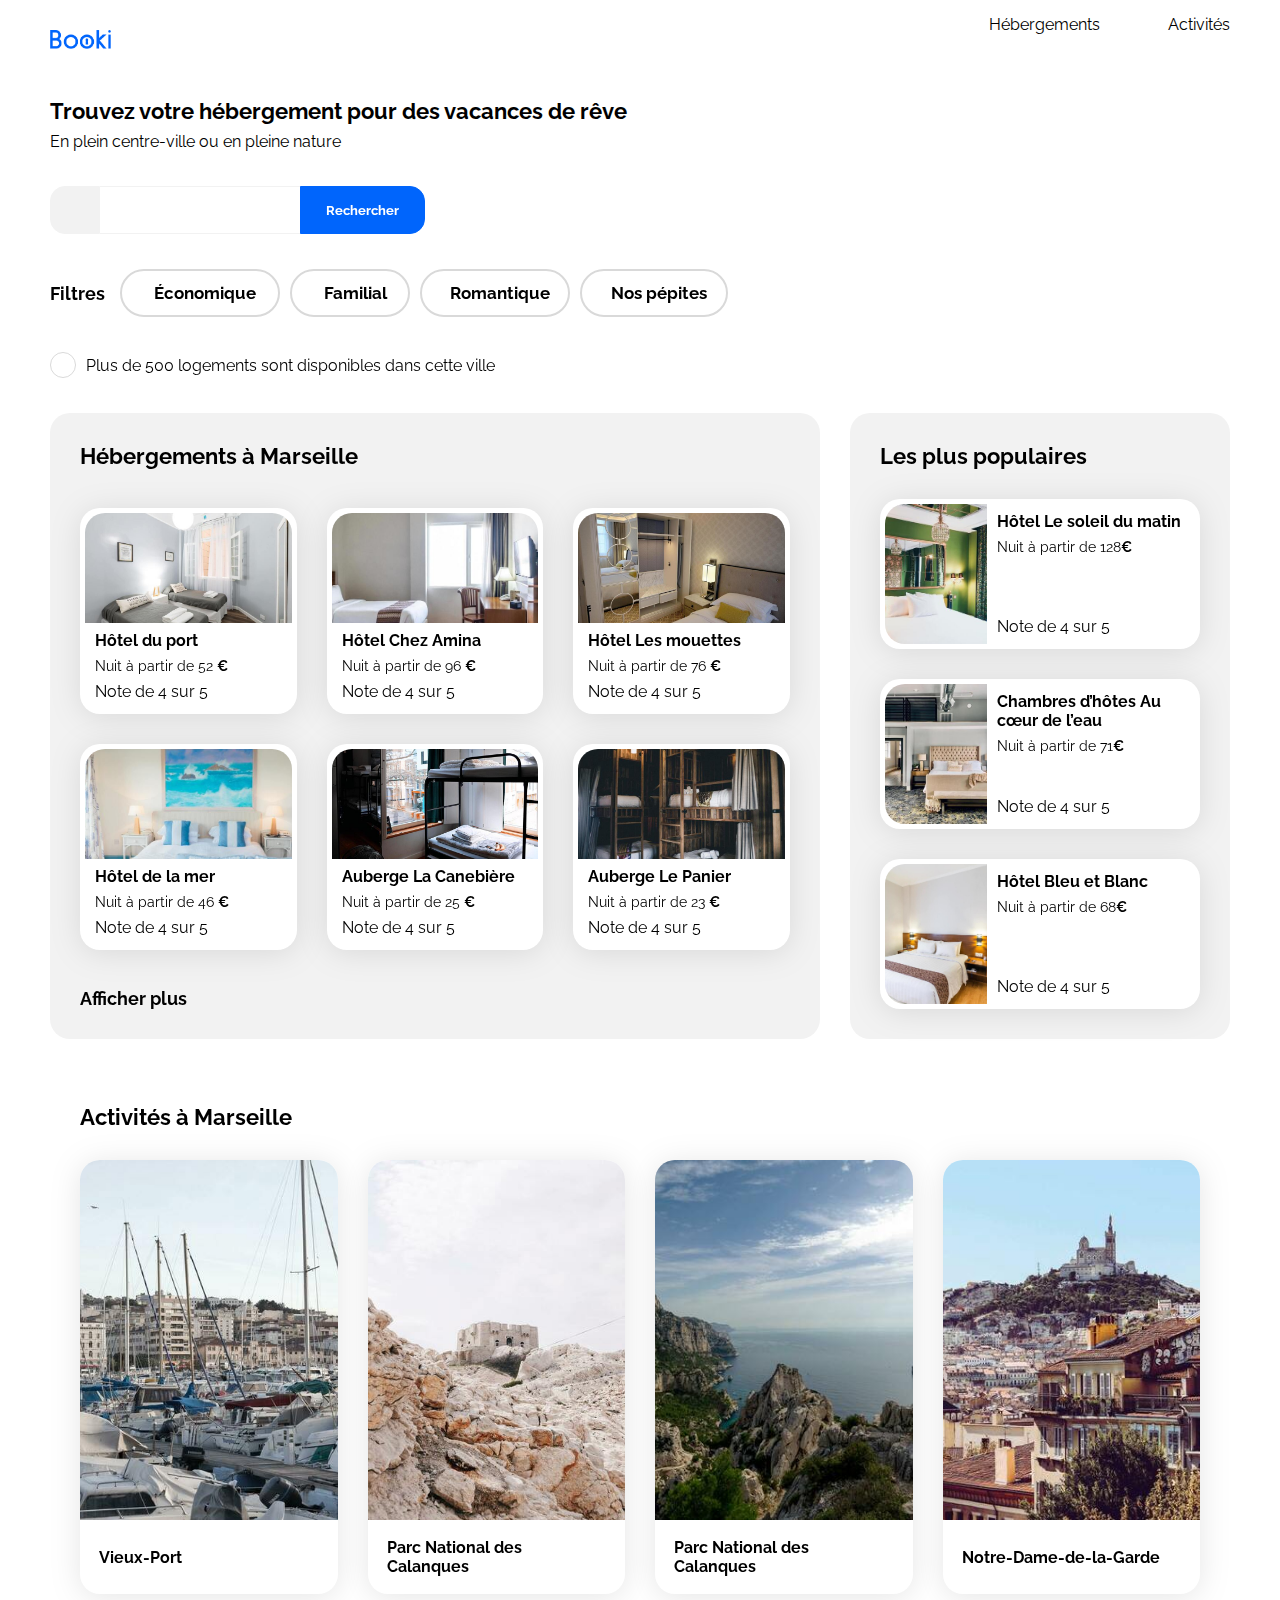
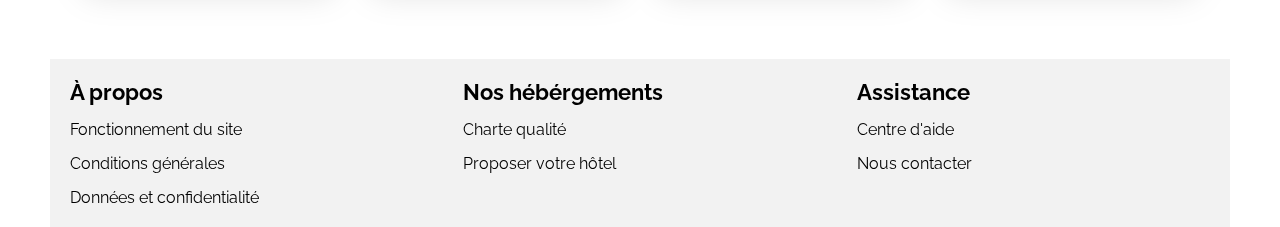
==== index.html @ b304d3f1 "Modification des commentaire - suppresion du fichier composants.html et settings.json" ====
<!DOCTYPE html>
<html lang="fr">

<head>
  <meta charset="UTF-8" />
  <meta name="viewport" content="width=device-width, initial-scale=1.0" />
  <title>Booki</title>
  <link rel="preconnect" href="https://fonts.googleapis.com" />
  <link rel="preconnect" href="https://fonts.gstatic.com" crossorigin />
  <link href="https://fonts.googleapis.com/css2?family=Raleway:wght@400;500;700&display=swap" rel="stylesheet" />
  <link rel="stylesheet" href="https://cdnjs.cloudflare.com/ajax/libs/font-awesome/6.2.1/css/all.min.css"
    integrity="sha512-MV7K8+y+gLIBoVD59lQIYicR65iaqukzvf/nwasF0nqhPay5w/9lJmVM2hMDcnK1OnMGCdVK+iQrJ7lzPJQd1w=="
    crossorigin="anonymous" referrerpolicy="no-referrer" />
  <link rel="stylesheet" href="./css/style.css" />
</head>

<body>
  <div class="main-container">
    <header>
      <!-- Div logo -->
      <div id="logo">
        <img src="images/logo/Booki.png" alt="Logo Booki" />
      </div>
      <!-- Nav with two anchors which leads to the "hebergement" part and "activites" part -->
      <nav class="menu">
        <ul>
          <li><a href="#hebergements-a-marseille">Hébergements</a></li>
          <li><a href="#activites-a-marseille">Activités</a></li>
        </ul>
      </nav>
    </header>
    <main>
      <!-- Part find your "hebergeent" with search and filters -->
      <div class="search-and-filters">
        <div class="title-part">
          <h1>Trouvez votre hébergement pour des vacances de rêve</h1>
          <p>En plein centre-ville ou en pleine nature</p>
        </div>
        <!-- Search part -->
        <form class="search-part" action="#" method="get">
          <i class=" search-icon fa-solid fa-location-dot" aria-hidden="true"></i>
          <input type="text" id="search-text" name="search-text" placeholder="Marseille, France" autofocus />
          <button id="cta-search"><i class="fa-solid fa-magnifying-glass"></i>
            <span class="btn-search">Rechercher</span></button>
          <!-- The magnifying glass icon in the search box is disabled for the desktop and tablet version -->
        </form>
        <!-- Filters part-->
        <form class="filters-part" action="#" method="get">
          <h2 class="filters-title">Filtres</h2>
          <div class="container-filters-btns">

            <button class="filters-btn" id="economic-btn">
              <i class="fa-solid fa-money-bill-wave" aria-hidden="true"></i>Économique</button>
            <button class="filters-btn" id="family-btn">
              <i class="fa-solid fa-person" aria-hidden="true"></i>Familial</button>
            <button class="filters-btn" id="romantic-btn">
              <i class="fa-solid fa-heart" aria-hidden="true"></i>Romantique</button>
            <button class="filters-btn" id="nuggets-btn">
              <i class="fa-solid fa-fire" aria-hidden="true"></i>Nos pépites</button>

          </div>
        </form>
        <div class="info-part">
          <div class="info-icon">
            <i class="fa-solid fa-info" aria-hidden="true"></i>
          </div>
          <p class="legend-info">Plus de 500 logements sont disponibles dans cette ville</p>
        </div>
      </div>
      <!-- "Hebergement" and "populaires" part -->
      <div class="hebergements-and-populaires">
        <!-- "hebergement" part -->
        <section class="hebergements">
          <h2 id="hebergements-a-marseille">Hébergements à Marseille</h2>
          <div class="hebergements-cards">
            <!--  Card 1 -->
            <a href="#">
              <article class="card">
                <img src="images/hebergements/fred-kleber.jpg"
                  alt="Image de la chambre d'hôtel montrant deux lits une place">
                <div class="card-content">
                  <div class="card-txt">
                    <h3 class="card-title">Hôtel du port</h3>
                    <p class="card-subtitle">Nuit à partir de 52 <span class="euro">€</span></p>
                  </div>
                  <div class="card-rating">
                    <i class="fa-xs fa-solid fa-star" aria-hidden="true"></i>
                    <i class="fa-xs fa-solid fa-star" aria-hidden="true"></i>
                    <i class="fa-xs fa-solid fa-star" aria-hidden="true"></i>
                    <i class="fa-xs fa-solid fa-star" aria-hidden="true"></i>
                    <i class="fa-xs fa-solid fa-star neutral-star" aria-hidden="true"></i>
                    <span class="sr-only">Note de 4 sur 5</span>
                    <!-- span = this content is only visible through screen reading -->
                  </div>
                </div>
              </article>
            </a>
            <!-- Card 2 -->
            <a href="#">
              <article class="card">
                <img src="images/hebergements/febrian-zakaria.jpg"
                  alt="Image de la chambre d'hôtel montrant deux lits une place">
                <div class="card-content">
                  <div class="card-txt">
                    <h3 class="card-title">Hôtel Chez Amina</h3>
                    <p class="card-subtitle">Nuit à partir de 96 <span class="euro">€</span></p>
                  </div>
                  <div class="card-rating">
                    <i class="fa-xs fa-solid fa-star" aria-hidden="true"></i>
                    <i class="fa-xs fa-solid fa-star" aria-hidden="true"></i>
                    <i class="fa-xs fa-solid fa-star" aria-hidden="true"></i>
                    <i class="fa-xs fa-solid fa-star" aria-hidden="true"></i>
                    <i class="fa-xs fa-solid fa-star neutral-star" aria-hidden="true"></i>
                    <span class="sr-only">Note de 4 sur 5</span>
                  </div>
                </div>
              </article>
            </a>
            <!-- Card 3 -->
            <a href="#">
              <article class="card">
                <img src="images/hebergements/reisetopia.jpg"
                  alt="Image de la chambre d'hôtel montrant un lit une place">
                <div class="card-content">
                  <div class="card-txt">
                    <h3 class="card-title">Hôtel Les mouettes</h3>
                    <p class="card-subtitle">Nuit à partir de 76 <span class="euro">€</span></p>
                  </div>
                  <div class="card-rating">
                    <i class="fa-xs fa-solid fa-star" aria-hidden="true"></i>
                    <i class="fa-xs fa-solid fa-star" aria-hidden="true"></i>
                    <i class="fa-xs fa-solid fa-star" aria-hidden="true"></i>
                    <i class="fa-xs fa-solid fa-star" aria-hidden="true"></i>
                    <i class="fa-xs fa-solid fa-star neutral-star" aria-hidden="true"></i>
                    <span class="sr-only">Note de 4 sur 5</span>
                  </div>
                </div>
              </article>
            </a>
            <!-- Card 4 -->
            <a href="#">
              <article class="card">
                <img src="images/hebergements/annie-spratt.jpg"
                  alt="Image de la chambre d'hôtel montrant un lit deux places">
                <div class="card-content">
                  <div class="card-txt">
                    <h3 class="card-title">Hôtel de la mer</h3>
                    <p class="card-subtitle">Nuit à partir de 46 <span class="euro">€</span></p>
                  </div>
                  <div class="card-rating">
                    <i class="fa-xs fa-solid fa-star" aria-hidden="true"></i>
                    <i class="fa-xs fa-solid fa-star" aria-hidden="true"></i>
                    <i class="fa-xs fa-solid fa-star" aria-hidden="true"></i>
                    <i class="fa-xs fa-solid fa-star" aria-hidden="true"></i>
                    <i class="fa-xs fa-solid fa-star neutral-star" aria-hidden="true"></i>
                    <span class="sr-only">Note de 4 sur 5</span>
                  </div>
                </div>
              </article>
            </a>
            <!-- Card 5 -->
            <a href="#">
              <article class="card">
                <img src="images/hebergements/marcus-loke.jpg"
                  alt="Image de la chambre d'auberge de jeunesse montrant un lit superposé">
                <div class="card-content">
                  <div class="card-txt">
                    <h3 class="card-title">Auberge La Canebière</h3>
                    <p class="card-subtitle">Nuit à partir de 25 <span class="euro">€</span></p>
                  </div>
                  <div class="card-rating">
                    <i class="fa-xs fa-solid fa-star" aria-hidden="true"></i>
                    <i class="fa-xs fa-solid fa-star" aria-hidden="true"></i>
                    <i class="fa-xs fa-solid fa-star" aria-hidden="true"></i>
                    <i class="fa-xs fa-solid fa-star" aria-hidden="true"></i>
                    <i class="fa-xs fa-solid fa-star neutral-star" aria-hidden="true"></i>
                    <span class="sr-only">Note de 4 sur 5</span>
                  </div>
                </div>
              </article>
            </a>
            <!-- Card 6 -->
            <a href="#">
              <article class="card">
                <img src="images/hebergements/nicate-lee.jpg"
                  alt="Image de la chambre d'auberge de jeunesse montrant deux lits superposés">
                <div class="card-content">
                  <div class="card-txt">
                    <h3 class="card-title">Auberge Le Panier</h3>
                    <p class="card-subtitle">Nuit à partir de 23 <span class="euro">€</span></p>
                  </div>
                  <div class="card-rating">
                    <i class="fa-xs fa-solid fa-star" aria-hidden="true"></i>
                    <i class="fa-xs fa-solid fa-star" aria-hidden="true"></i>
                    <i class="fa-xs fa-solid fa-star" aria-hidden="true"></i>
                    <i class="fa-xs fa-solid fa-star" aria-hidden="true"></i>
                    <i class="fa-xs fa-solid fa-star neutral-star" aria-hidden="true"></i>
                    <span class="sr-only">Note de 4 sur 5</span>
                  </div>
                </div>
              </article>
            </a>
          </div>
          <div class="show-more">
            <a href="">Afficher plus</a>
          </div>
        </section>
        <!-- "Populaires" part -->
        <section class="populaires">
          <div class="populaires-title">
            <h2>Les plus populaires</h2>
            <i class="fa-solid fa-chart-line" aria-hidden="true"></i>
          </div>
          <div class="populaires-cards">
            <!-- Card 1 -->
            <a href="#">
              <article class="card">
                <img src="./images/hebergements/emile-guillemot.jpg"
                  alt="Image de la chambre d'hôtel montrant un lit deux places" />
                <div class="card-content">
                  <div class="card-txt">
                    <h3 class="card-title">Hôtel Le soleil du matin</h3>
                    <p class="card-subtitle">
                      Nuit à partir de 128<span class="euro">€</span>
                    </p>
                  </div>
                  <div class="card-rating">
                    <i class="fa-xs fa-solid fa-star" aria-hidden="true"></i>
                    <i class="fa-xs fa-solid fa-star" aria-hidden="true"></i>
                    <i class="fa-xs fa-solid fa-star" aria-hidden="true"></i>
                    <i class="fa-xs fa-solid fa-star" aria-hidden="true"></i>
                    <i class="fa-xs fa-solid fa-star neutral-star" aria-hidden="true"></i>
                    <span class="sr-only">Note de 4 sur 5</span>
                  </div>
                </div>
              </article>
            </a>
            <!-- Card 2 -->
            <a href="#">
              <article class="card">
                <img src="./images/hebergements/aw-creative.jpg"
                  alt="Image de la chambre d'hôtel montrant un lit deux places" />
                <div class="card-content">
                  <div class="card-txt">
                    <h3 class="card-title">
                      Chambres d’hôtes Au cœur de l’eau
                    </h3>
                    <p class="card-subtitle">
                      Nuit à partir de 71<span class="euro">€</span>
                    </p>
                  </div>
                  <div class="card-rating">
                    <i class="fa-xs fa-solid fa-star" aria-hidden="true"></i>
                    <i class="fa-xs fa-solid fa-star" aria-hidden="true"></i>
                    <i class="fa-xs fa-solid fa-star" aria-hidden="true"></i>
                    <i class="fa-xs fa-solid fa-star" aria-hidden="true"></i>
                    <i class="fa-xs fa-solid fa-star neutral-star" aria-hidden="true"></i>
                    <span class="sr-only">Note de 4 sur 5</span>
                  </div>
                </div>
              </article>
            </a>
            <!-- Card 3 -->
            <a href="#">
              <article class="card">
                <img src="./images/hebergements/febrian-zakaria2.jpg"
                  alt="Image de la chambre d'hôtel montrant un lit deux places" />
                <div class="card-content">
                  <div class="card-txt">
                    <h3 class="card-title">Hôtel Bleu et Blanc</h3>
                    <p class="card-subtitle">
                      Nuit à partir de 68<span class="euro">€</span>
                    </p>
                  </div>
                  <div class="card-rating">
                    <i class="fa-xs fa-solid fa-star" aria-hidden="true"></i>
                    <i class="fa-xs fa-solid fa-star" aria-hidden="true"></i>
                    <i class="fa-xs fa-solid fa-star" aria-hidden="true"></i>
                    <i class="fa-xs fa-solid fa-star" aria-hidden="true"></i>
                    <i class="fa-xs fa-solid fa-star neutral-star" aria-hidden="true"></i>
                    <span class="sr-only">Note de 4 sur 5</span>
                  </div>
                </div>
              </article>
            </a>
          </div>
        </section>
      </div>
      <!-- "Activites" part -->
      <div class="activities">
        <h2 id="activites-a-marseille">Activités à Marseille</h2>
        <!-- Block 1 -->
        <div class="activities-cards">
          <!-- Card 1 -->
          <a href="#">
            <article class="card">
              <img src="images/activites/reno-laithienne.jpg" alt="Photo du Vieux-Port de Marseille">
              <div class="card-txt">
                <h3 class="card-title">Vieux-Port</h3>
              </div>
            </article>
          </a>
          <!-- Card 2 -->
          <a href="#">
            <article class="card">
              <img src="images/activites/paul-hermann.jpg" alt="Photo du Fort de Pomègues">
              <div class="card-txt">
                <h3 class="card-title">Parc National des Calanques</h3>
              </div>
            </article>
          </a>
          <!-- Card 3 -->
          <a href="#">
            <article class="card">
              <img src="images/activites/kilyan-sockalingum.jpg" alt="Photo du Parc national des Calanques">
              <div class="card-txt">
                <h3 class="card-title">Parc National des Calanques</h3>
              </div>
            </article>
          </a>
          <!-- Card 4 -->
          <a href="#">
            <article class="card">
              <img src="images/activites/florian-wehde.jpg" alt="Photo de Notre Dame de la Garde">
              <div class="card-txt">
                <h3 class="card-title">Notre-Dame-de-la-Garde</h3>
              </div>
            </article>
          </a>
        </div>
      </div>
    </main>
    <footer>
      <!-- Block 1 -->
      <div class="footer-container">
        <h2>À propos</h2>
        <ul>
          <li><a href="#">Fonctionnement du site</a></li>
          <li><a href="#">Conditions générales</a></li>
          <li><a href="#">Données et confidentialité</a></li>
        </ul>
      </div>
      <!-- Block 2 -->
      <div class="footer-container">
        <h2>Nos hébérgements</h2>
        <ul>
          <li><a href="#">Charte qualité</a></li>
          <li><a href="#">Proposer votre hôtel</a></li>
        </ul>
      </div>
      <!-- Block 3 -->
      <div class="footer-container">
        <h2>Assistance</h2>
        <ul>
          <li><a href="#">Centre d'aide</a></li>
          <li><a href="#">Nous contacter</a></li>
        </ul>
      </div>
    </footer>
  </div>
</body>

</html>
---- css/style.css ----
/*  Global config */
   * {
       font-family: 'Raleway', sans-serif;
       box-sizing: border-box;
       margin: 0;
       padding: 0;
   }

   :root {
       --main-color: #0065FC;
       --main-bg-color: #F2F2F2;
       --filter-bg-color: #DEEBFF;
       --button-bdr-color: #D9D9D9;
   }

   .fa-solid {
       color: var(--main-color);
   }

   .main-container {
       width: 100%;
       max-width: 1440px;
       padding: 0px 50px;
       margin: auto;
       font-size: 16px;
   }

   h1,
   h2 {
       font-size: 1.37rem;
   }

   h3 {
       font-size: 1rem;
   }

   p {
       font-size: 1rem;
   }

   a {
       color: inherit;
       text-decoration: none;
   }

   ul {
       list-style: none;
   }

   li {
       font-size: 1rem;
   }

   /* Part header */
   header {
       display: flex;
       justify-content: space-between;
   }

   #logo img {
       width: 61.09px;
       padding: 30px 0px;
   }

   nav ul {
       display: flex;
       padding: 15px 0;
       justify-content: space-between;
       gap: 68px;
   }

   nav a:hover {

       padding-top: 13px;
       /* To stick it to the top edge same padding as the header -2px */
       border-top: 2px solid var(--main-color);
       color: var(--main-color);
   }

   /*  Part search-en-filters */
   .search-and-filters {
       display: flex;
       flex-direction: column;
       gap: 35px;
       margin-top: 15px;
   }

   .title-part {
       display: flex;
       flex-direction: column;
       gap: 8px;
   }

   /* Button search */
   .search-part {

       display: flex;
       align-items: center;
   }

   .search-icon {
       display: flex;
       justify-content: center;
       align-items: center;
       width: 50px;
       height: 48px;
       border-radius: 15px 0 0 15px;
       border: 1px solid var(--main-bg-color);
       background-color: var(--main-bg-color);
   }

   .search-icon {
       color: black;
   }

   .search-part input {
       width: 200px;
       height: 48px;
       border-top: 1px solid var(--main-bg-color);
       border-bottom: 1px solid var(--main-bg-color);
       border-left: none;
       border-right: none;
       outline: none;
       text-align: center;
   }

   .search-part ::placeholder {
       color: black;
       font-weight: bold;
       /* fixe placeholder opacity for Mozzila */
       opacity: 1;
   }

   #search-text {
       color: black;
       font-weight: bold;
   }

   #search-text:focus::placeholder {
       /* fix persistent placeholder after focus on Chrome */
       color: transparent;
   }

   #cta-search {
       width: 125px;
       height: 48px;
       background-color: var(--main-color);
       border: 1px solid var(--main-color);
       border-radius: 0 15px 15px 0;
       color: white;
       font-weight: bold;
       cursor: pointer;
   }

   .fa-magnifying-glass {
       /* disable icon for version desktop version */
       display: none;
   }

   #cta-search:hover {
       box-shadow: rgba(0, 0, 0, 0.35) 8px 5px 15px;
   }

   #cta-search:focus {
       outline: none;
       /* For accessibility choice of a black border*/
       border: 2px solid black;
   }

   #cta-search:active {
       opacity: 0.8;
       box-shadow: none;
       border: 1px solid var(--main-color);
   }

   /*  Part filters */
   .filters-part {
       display: flex;
       gap: 15px;
   }

   .filters-title {
       display: flex;
       align-items: center;
       font-size: 1.12rem;
       font-weight: bold;
   }

   .container-filters-btns {
       display: flex;
       gap: 10px;
   }

   .sub-container-filters-btns {
       display: flex;
       gap: 15px;
   }

   .filters-btn {
       display: flex;
       align-items: center;
       justify-content: center;
       gap: 10px;
       height: 48px;
       font-size: 1.06rem;
       font-weight: bold;
       background-color: white;
       border: 2px solid var(--button-bdr-color);
       border-radius: 25px;
   }

   .filters-btn i {
       font-size: 1.12rem;
   }

   #economic-btn {
       width: 160px;
   }

   #family-btn {
       width: 120px;
   }

   #romantic-btn {
       width: 150px
   }

   #nuggets-btn {
       width: 148px;
   }

   .filters-btn:hover {
       background-color: var(--filter-bg-color);
   }

   .filters-btn:active {
       opacity: 0.7;
       box-shadow: none;
   }

   /* Part icon + info */
   .info-part {
       display: flex;
       align-items: center;
       gap: 10px;
   }

   .info-icon {

       border: 1px solid var(--button-bdr-color);
       border-radius: 50%;
       font-size: 0.62rem;
   }

   .info-icon .fa-info {
       display: flex;
       justify-content: center;
       align-items: center;
       width: 24px;
       height: 24px;
   }

   .legend-info {
       display: flex;
       align-items: center;
   }

   /* Part global cards config */
   .card {
       display: flex;
       background-color: white;
       padding: 5px;
       border-radius: 20px;
       filter: drop-shadow(0px 3px 15px rgba(0, 0, 0, 0.1));
       height: 100%;
       transition: 0.4s;
   }

   .card:hover {
       box-shadow: rgba(0, 0, 0, 0.35) 8px 5px 15px;
   }

   .card img {
       object-fit: cover;
   }

   .card-content {
       display: flex;
       flex-direction: column;
       justify-content: space-between;
       flex: auto;
       padding-left: 10px;
   }

   .card-title {
       margin: 8px 0;
   }

   .card-subtitle {
       font-size: 0.87rem;
   }

   .card-rating {
       margin: 8px 0;
       font-size: 1rem;
   }

   .euro {
       font-weight: bold;
   }

   .neutral-star {
       color: var(--main-bg-color)
   }

   /* Part Hebergements And Populaires */
   .hebergements-and-populaires {
       display: flex;
       margin: 35px 0;
       gap: 30px;
   }

   .hebergements-and-populaires section {
       background-color: var(--main-bg-color);
       border-radius: 20px;
       padding: 30px;
   }

   /* Part Hebergements */
   .hebergements {
       display: flex;
       flex-direction: column;
       justify-content: space-between;
       gap: 30px;
       width: 67%;
   }

   .hebergements-cards {
       display: flex;
       flex-wrap: wrap;
       justify-content: space-between;
       gap: 30px;
   }

   .hebergements-cards>* {
       flex: auto;
   }

   .hebergements a {
       width: 30%;
   }

   .hebergements-cards .card {
       flex-direction: column;
   }

   .hebergements-cards img {
       height: 110px;
       border-radius: 20px 20px 0 0;
   }

   .show-more a {
       font-size: 1.12rem;
       font-weight: bold;
   }

   /* Part Populaires */
   .populaires {
       display: flex;
       flex-direction: column;
       gap: 30px;
       width: 33%;
   }

   .populaires-title {
       display: flex;
       justify-content: space-between;
       align-items: center;
   }

   .populaires-title .fa-chart-line {
       font-size: 1rem;
   }

   .populaires-cards {
       display: flex;
       flex-direction: column;
       justify-content: space-between;
       gap: 30px;
   }

   .populaires-cards .card {
       height: 150px;
   }

   .populaires-cards img {
       width: 33%;
       border-radius: 20px 0 0 20px;
   }

   /* Part Marseille Activities */
   .activities {
       display: flex;
       flex-direction: column;
       gap: 30px;
       padding: 30px;
       margin-bottom: 35px;
   }

   .activities-cards {
       display: flex;
       justify-content: space-between;
       gap: 30px;
   }

   .activities a {
       width: 25%;
   }

   .activities-cards .card {
       flex-direction: column;
       padding: 0;
   }

   .activities-cards img {
       width: 100%;
       height: 83%;
       max-height: 380px;
       border-radius: 20px 20px 0 0;
   }

   .activities .card-txt {
       display: flex;
       flex-direction: column;
       justify-content: center;
       height: 17%;
       padding: 0 19px;
   }

   /* Part footer */

   footer {
       display: flex;
       justify-content: space-between;
       background-color: var(--main-bg-color);
   }

   .footer-container {
       display: flex;
       flex-direction: column;
       width: 33.33%;
       padding: 20px;
   }

   .footer-container li {
       margin-top: 15px;
   }

   /* The code below corresponds to the responsive version only */

   /****** Media queries ***********/
   /* Medium devices (tablets, less/equal than 1024px) */
   @media (max-width: 1024px) {

       /* Filters part */
       .filters-part {
           flex-direction: column;
           gap: 20px;
       }

       .filters-btn {
           font-size: 1rem;
       }

       /* Hebergement and poputlaire part */
       .hebergements-and-populaires {
           flex-direction: column;
           gap: 0px;
       }

       .hebergements {
           width: 100%;
       }

       .populaires {
           width: 100%;
           margin-top: 50px;
       }

       .populaires-cards {
           display: flex;
           flex-direction: row;
           justify-content: space-between;
       }


       .populaires-cards a {
           width: 30%;
       }

       /*  Activities part */
       .activities .card {
           max-height: 250px;
       }

       .activities-cards img {
           width: 100%;
           height: 65%;
       }

       .activities .card-txt {
           height: 35%;
       }
   }

   /* Small devices (phones, less than 768px) */
   @media (max-width: 767.99px) {
       .main-container {
           padding: 0px;
       }

       /* Header */

       header {
           flex-direction: column;
           align-items: center;
       }

       #logo img {
           padding-bottom: 20px;
       }

       /* Nav bar */

       nav {
           width: 100%;
       }

       nav ul {
           gap: 0;
           padding: 0;
       }

       nav li {
           width: 50%;
           text-align: center;
       }

       nav a {
           display: block;
           padding-bottom: 15px;
           width: 100%;
       }

       nav a:hover {
           border-top: none;
           padding-top: 0;
           border-bottom: 2px solid var(--main-color);
       }

       #cta-search {
           position: relative;
           right: 10px;
           width: 50px;
           height: 50px;
           border-radius: 15px;
           box-shadow: 0 4px 4px 0 rgba(0, 0, 0, 0.25);
       }

       .btn-search {
           display: none;
       }

       .fa-magnifying-glass {
           display: flex;
           color: white;
           justify-content: center;
           font-size: 1.02rem;
       }

       .search-and-filters {
           padding: 0 20px;
       }

       .search-part {
           margin: auto;
       }

       /* Filters part */

       .container-filters-btns {
           flex-wrap: wrap;
           justify-content: center;
       }

       #economic-btn,
       #family-btn,
       #romantic-btn,
       #nuggets-btn {
           width: 150px;
       }

       .filters-btn {
           justify-content: flex-start;
           font-size: 0.87rem;
           padding-left: 19px;
       }

       /* Hebergements and populaires */
       .hebergements-and-populaires {
           flex-direction: column-reverse;
           gap: 15px;
       }

       .hebergements-and-populaires section {
           border-radius: 0;
       }

       .hebergements-and-populaires .hebergements {
           background-color: white;
       }

       /* Global cards */
       .populaires-cards,
       .hebergements-cards,
       .activities-cards {
           gap: 15px;
       }

       .hebergements-cards,
       .populaires-cards,
       .activities-cards {
           flex-direction: column;
       }

       .hebergements a,
       .populaires-cards a,
       .activities a {
           width: 100%;
       }

       .hebergements-cards .card,
       .activities-cards .card {
           height: 235px;
       }

       /* Populaire part */
       .populaires-cards .card {
           height: 160px;
       }

       .populaires {
           margin-top: 0;
       }

       /* Hebergements part */
       .hebergements-and-populaires .hebergements {
           gap: 15px;
           padding: 20px;
       }

       .hebergements-cards img {
           height: 65%;
       }

       .hebergements-cards a:nth-child(2) {
           order: 6;
           /* The 2nd child shifts into the second position */
           /* 134562 */
       }

       .hebergements-cards a:nth-child(3) {
           order: 5;
           /* The third child shifts into the fifth position  */
           /* 145632 */
       }

       .hebergements-cards a:nth-child(4) {
           order: 5;
           /* the fourth child shifts into fifth position */
           /* 156342 */
       }

       .hebergements-cards a:nth-child(6) {
           order: 5;
           /* the sixth child shifts into fifth position */
           /* 153462 */
       }

       /* Footer */

       footer {
           flex-direction: column;
           gap: 30px;
       }

       .footer-container {
           width: 100%;
       }
   }

   @media (max-width: 319px) {

       .search-icon {
           width: 35px;
       }

       #cta-search {
           width: 35px;
       }

       .search-part input {
           width: 150px;
       }

       .sub-container-filters-btns {
           flex-wrap: wrap;
           justify-content: center;
       }

       h1,
       h2 {
           font-size: 1.12rem;
       }

   }
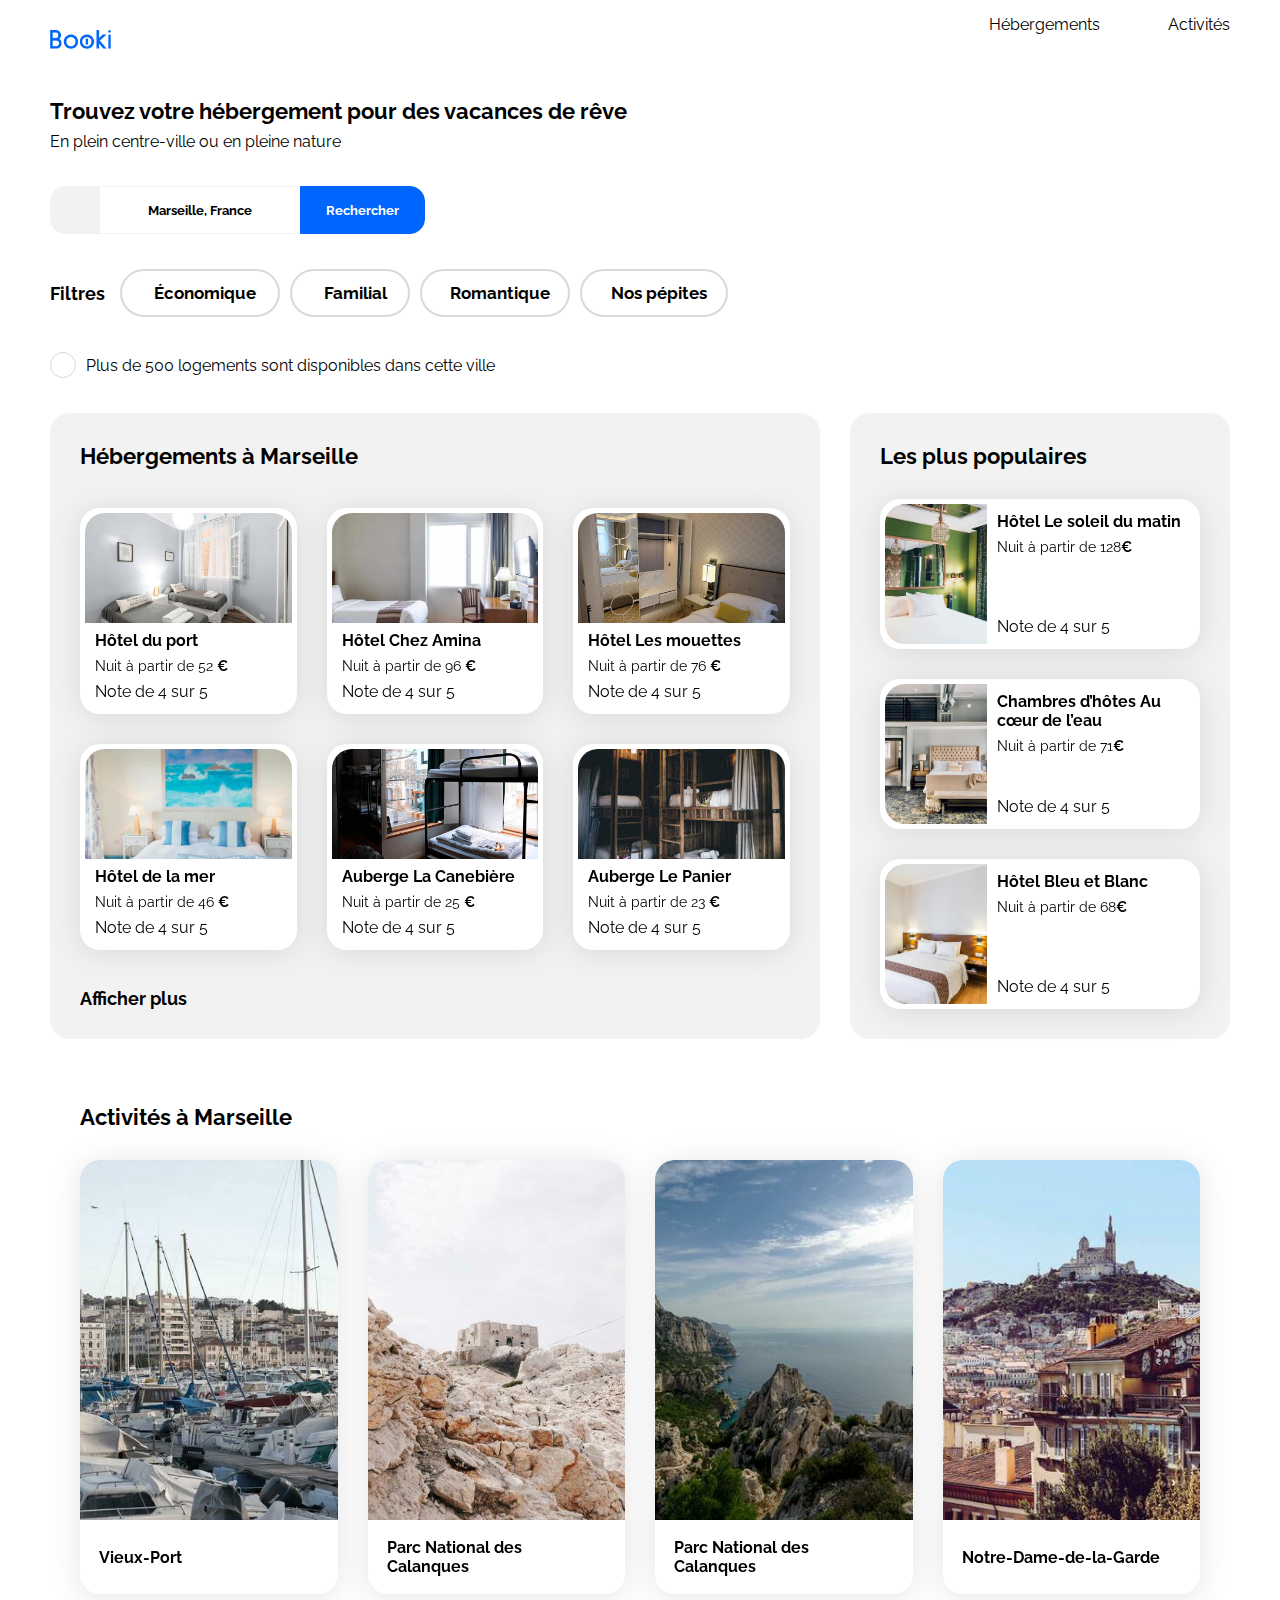
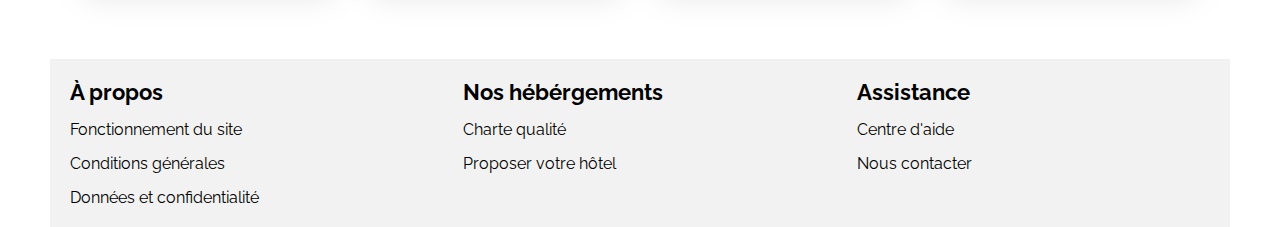
==== commit 85b68695: "Modification des liens de la nav avec l'ajout d'une border white solid 2px pour éviter le sursaut" ====
--- a/index.html
+++ b/index.html
@@ -39,7 +39,7 @@
         <!-- Search part -->
         <form class="search-part" action="#" method="get">
           <i class=" search-icon fa-solid fa-location-dot" aria-hidden="true"></i>
-          <input type="text" id="search-text" name="search-text" placeholder="Marseille, France" autofocus />
+          <input type="text" id="search-text" name="search-text" placeholder="Marseille, France"/>
           <button id="cta-search"><i class="fa-solid fa-magnifying-glass"></i>
             <span class="btn-search">Rechercher</span></button>
           <!-- The magnifying glass icon in the search box is disabled for the desktop and tablet version -->
--- a/css/style.css
+++ b/css/style.css
@@ -549,6 +549,7 @@
        nav a {
            display: block;
            padding-bottom: 15px;
+           border-bottom: 2px solid white;
            width: 100%;
        }
 
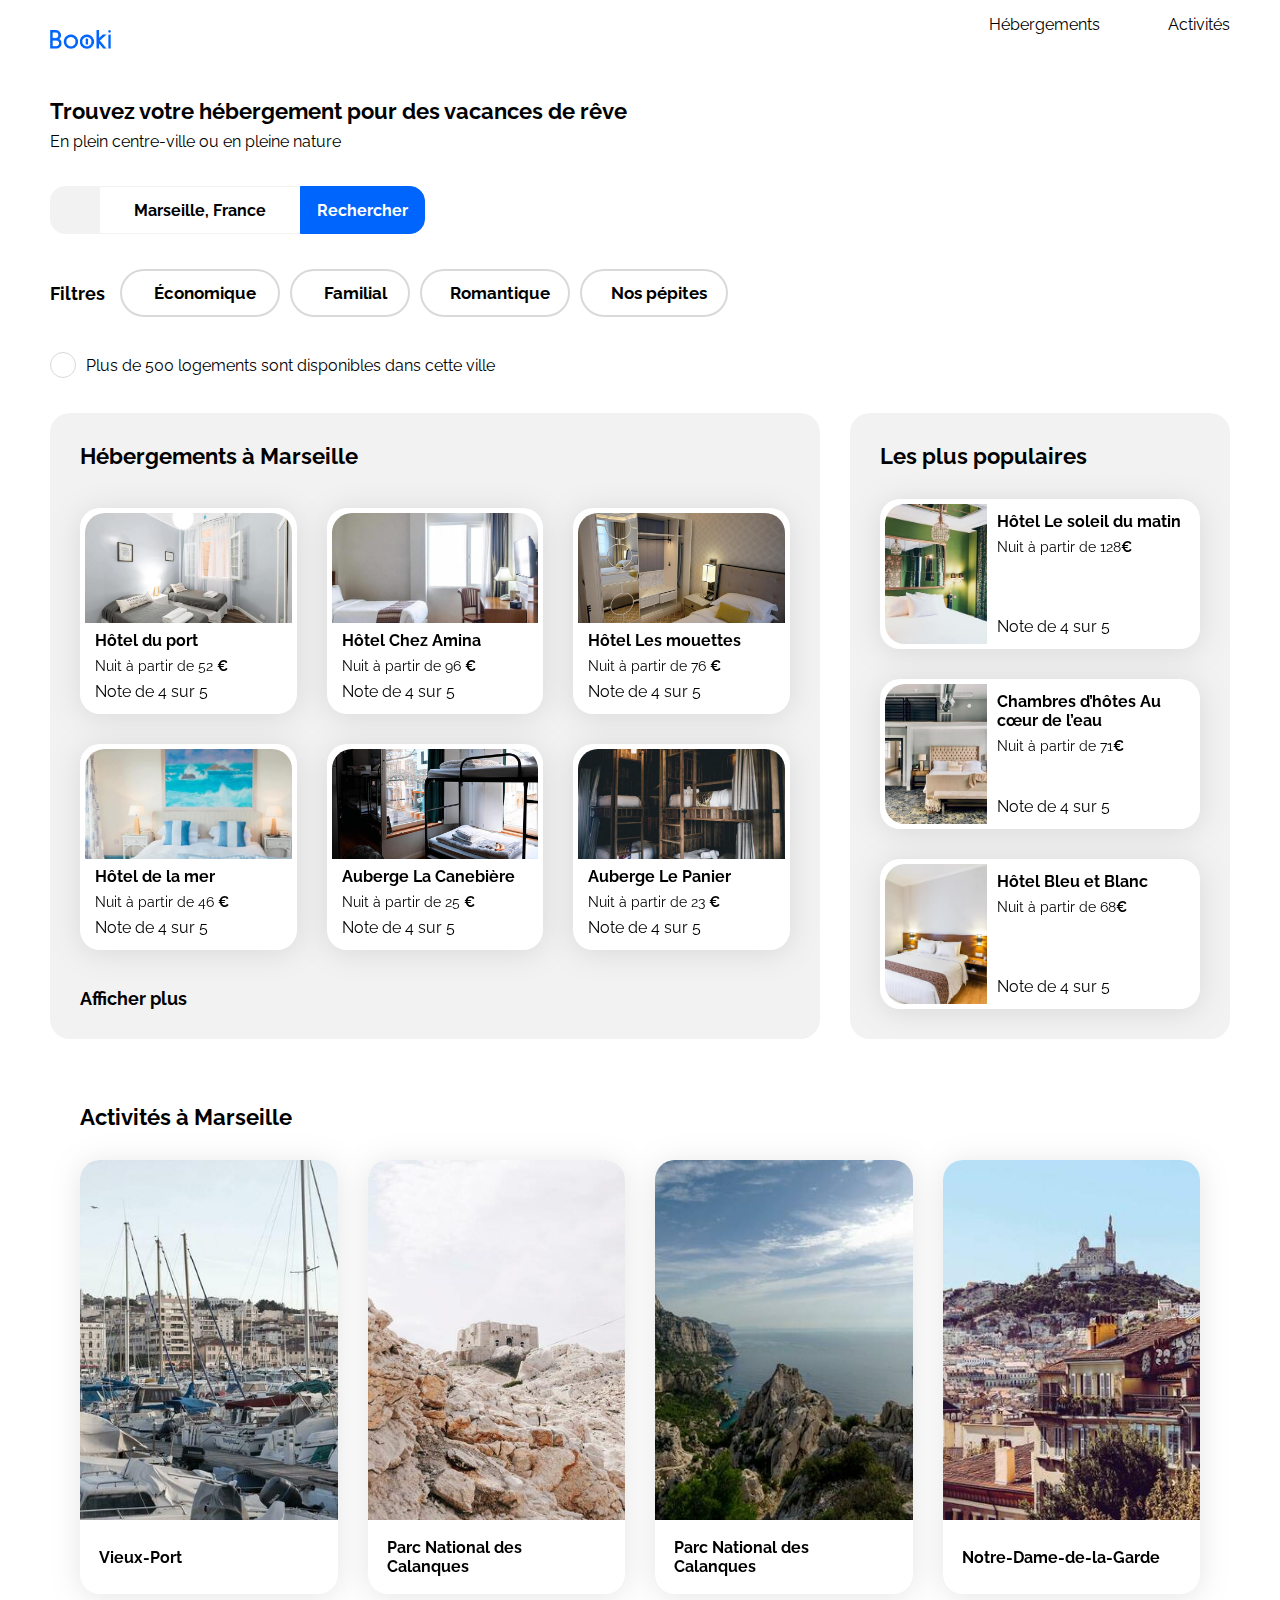
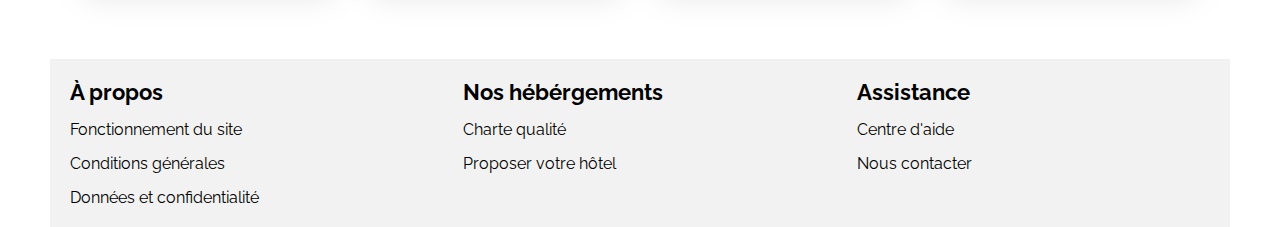
==== commit c115d8d2: "Suppression de selecteurs inutiles et modification des font-size de la barre de recherche" ====
--- a/index.html
+++ b/index.html
@@ -1,6 +1,5 @@
-<!DOCTYPE html>
+<!DOCTYPE html> 
 <html lang="fr">
-
 <head>
   <meta charset="UTF-8" />
   <meta name="viewport" content="width=device-width, initial-scale=1.0" />
@@ -64,7 +63,7 @@
           <div class="info-icon">
             <i class="fa-solid fa-info" aria-hidden="true"></i>
           </div>
-          <p class="legend-info">Plus de 500 logements sont disponibles dans cette ville</p>
+          <p>Plus de 500 logements sont disponibles dans cette ville</p>
         </div>
       </div>
       <!-- "Hebergement" and "populaires" part -->
--- a/css/style.css
+++ b/css/style.css
@@ -28,10 +28,6 @@
    h1,
    h2 {
        font-size: 1.37rem;
-   }
-
-   h3 {
-       font-size: 1rem;
    }
 
    p {
@@ -107,10 +103,8 @@
        border-radius: 15px 0 0 15px;
        border: 1px solid var(--main-bg-color);
        background-color: var(--main-bg-color);
-   }
-
-   .search-icon {
        color: black;
+       font-size: 1.1rem;
    }
 
    .search-part input {
@@ -133,7 +127,7 @@
 
    #search-text {
        color: black;
-       font-weight: bold;
+       font-size: 1rem;
    }
 
    #search-text:focus::placeholder {
@@ -150,6 +144,8 @@
        color: white;
        font-weight: bold;
        cursor: pointer;
+       font-size: 1rem;
+       transition: 0.4s;
    }
 
    .fa-magnifying-glass {
@@ -189,11 +185,6 @@
    .container-filters-btns {
        display: flex;
        gap: 10px;
-   }
-
-   .sub-container-filters-btns {
-       display: flex;
-       gap: 15px;
    }
 
    .filters-btn {
@@ -235,7 +226,6 @@
 
    .filters-btn:active {
        opacity: 0.7;
-       box-shadow: none;
    }
 
    /* Part icon + info */
@@ -246,7 +236,6 @@
    }
 
    .info-icon {
-
        border: 1px solid var(--button-bdr-color);
        border-radius: 50%;
        font-size: 0.62rem;
@@ -258,11 +247,6 @@
        align-items: center;
        width: 24px;
        height: 24px;
-   }
-
-   .legend-info {
-       display: flex;
-       align-items: center;
    }
 
    /* Part global cards config */
@@ -277,7 +261,7 @@
    }
 
    .card:hover {
-       box-shadow: rgba(0, 0, 0, 0.35) 8px 5px 15px;
+       filter: drop-shadow(0px 3px 15px rgba(0, 0, 0, 0.50));
    }
 
    .card img {
@@ -293,6 +277,7 @@
    }
 
    .card-title {
+       font-size: 1rem;
        margin: 8px 0;
    }
 
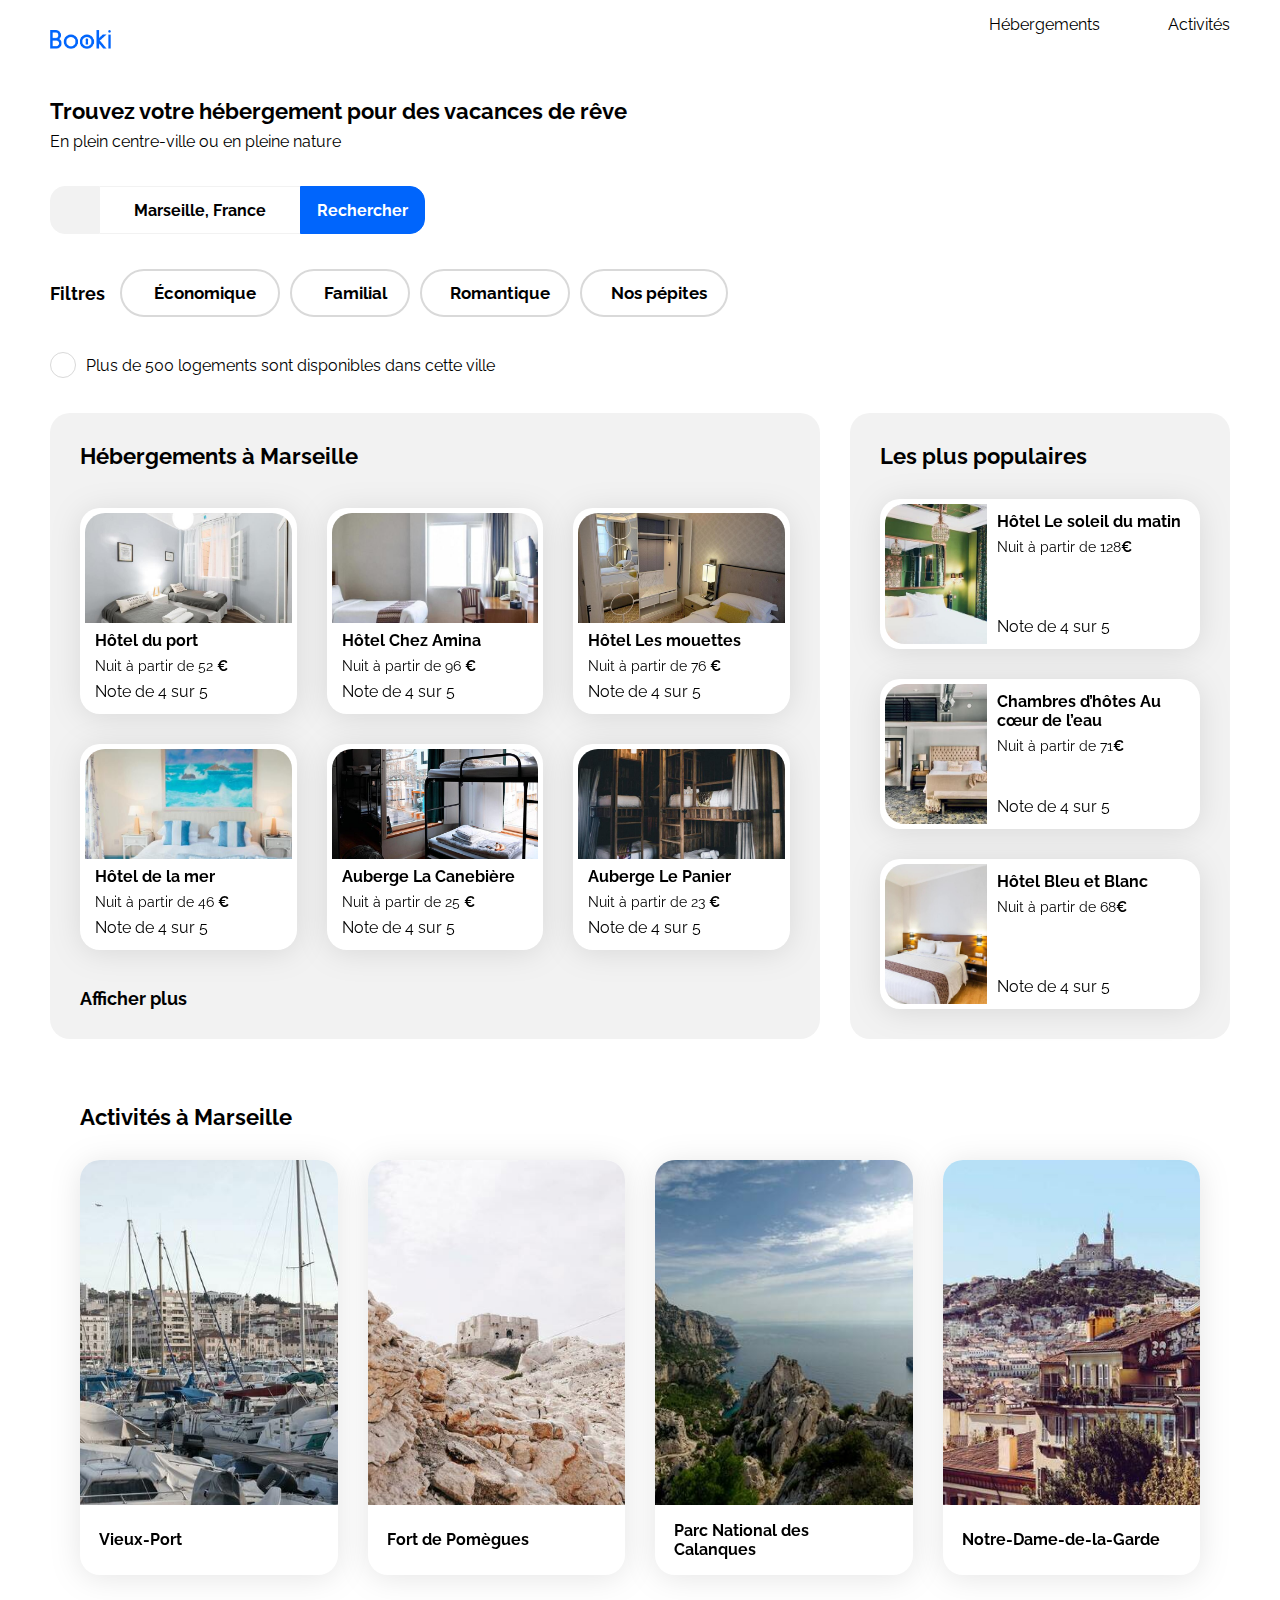
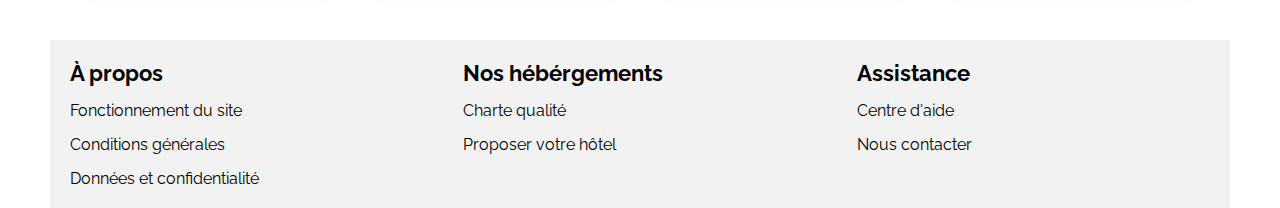
==== commit 9e9dc7cc: "Coquille sur l'une des cards activité et modification propriété flex : de auto à 1 pour la version M" ====
--- a/index.html
+++ b/index.html
@@ -304,7 +304,7 @@
             <article class="card">
               <img src="images/activites/paul-hermann.jpg" alt="Photo du Fort de Pomègues">
               <div class="card-txt">
-                <h3 class="card-title">Parc National des Calanques</h3>
+                <h3 class="card-title">Fort de Pomègues</h3>
               </div>
             </article>
           </a>
--- a/css/style.css
+++ b/css/style.css
@@ -272,7 +272,7 @@
        display: flex;
        flex-direction: column;
        justify-content: space-between;
-       flex: auto;
+       flex: 1;
        padding-left: 10px;
    }
 
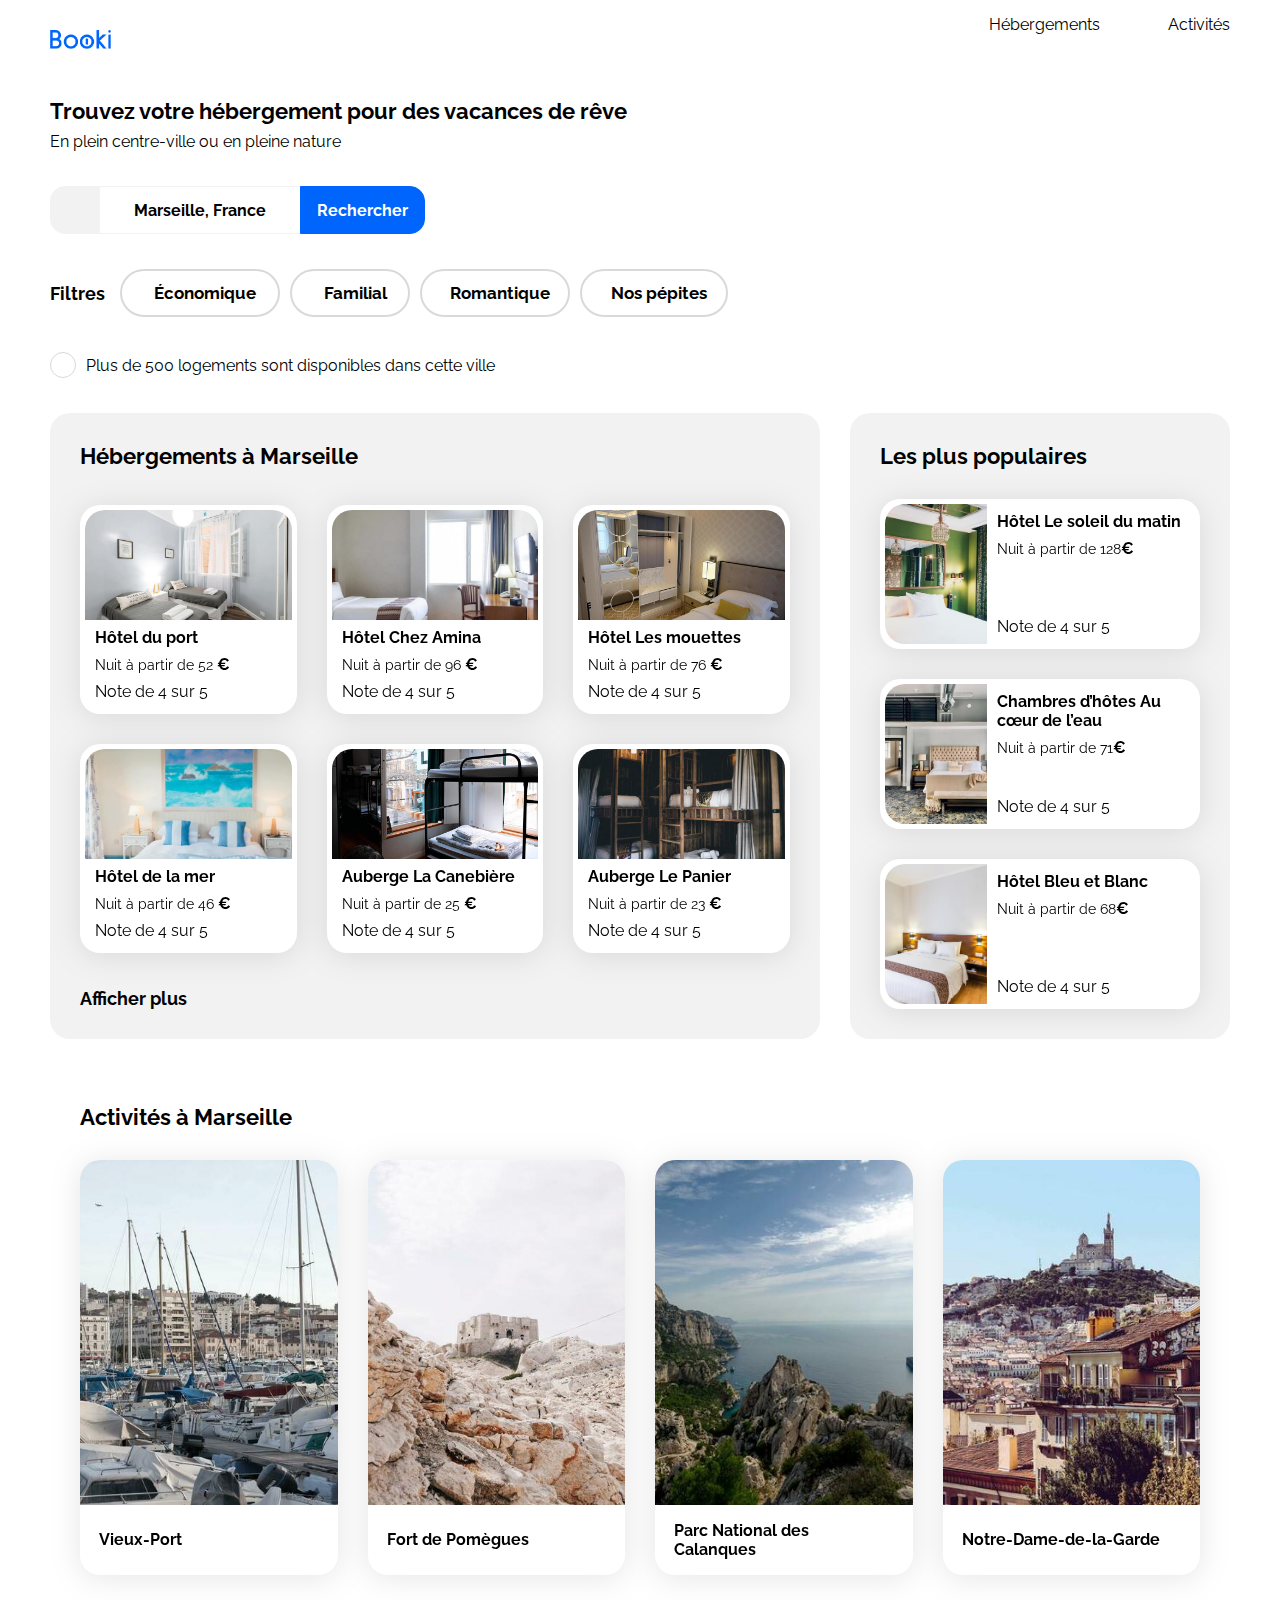
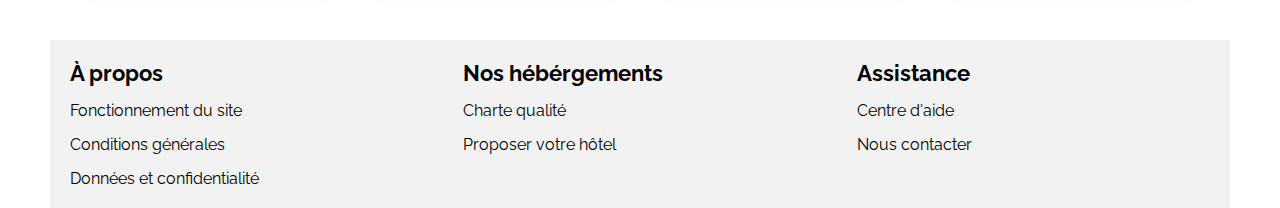
==== commit 5def990b: "Suprresion propriété inutile + espace inutile + deplacement font-size dans selecteur * pour les rem" ====
--- a/index.html
+++ b/index.html
@@ -29,7 +29,7 @@
       </nav>
     </header>
     <main>
-      <!-- Part find your "hebergeent" with search and filters -->
+      <!-- Part find your "hebergement" with search and filters -->
       <div class="search-and-filters">
         <div class="title-part">
           <h1>Trouvez votre hébergement pour des vacances de rêve</h1>
@@ -37,7 +37,7 @@
         </div>
         <!-- Search part -->
         <form class="search-part" action="#" method="get">
-          <i class=" search-icon fa-solid fa-location-dot" aria-hidden="true"></i>
+          <i class="search-icon fa-solid fa-location-dot" aria-hidden="true"></i>
           <input type="text" id="search-text" name="search-text" placeholder="Marseille, France"/>
           <button id="cta-search"><i class="fa-solid fa-magnifying-glass"></i>
             <span class="btn-search">Rechercher</span></button>
@@ -47,7 +47,6 @@
         <form class="filters-part" action="#" method="get">
           <h2 class="filters-title">Filtres</h2>
           <div class="container-filters-btns">
-
             <button class="filters-btn" id="economic-btn">
               <i class="fa-solid fa-money-bill-wave" aria-hidden="true"></i>Économique</button>
             <button class="filters-btn" id="family-btn">
@@ -56,7 +55,6 @@
               <i class="fa-solid fa-heart" aria-hidden="true"></i>Romantique</button>
             <button class="filters-btn" id="nuggets-btn">
               <i class="fa-solid fa-fire" aria-hidden="true"></i>Nos pépites</button>
-
           </div>
         </form>
         <div class="info-part">
--- a/css/style.css
+++ b/css/style.css
@@ -4,6 +4,7 @@
        box-sizing: border-box;
        margin: 0;
        padding: 0;
+       font-size: 16px;
    }
 
    :root {
@@ -22,7 +23,6 @@
        max-width: 1440px;
        padding: 0px 50px;
        margin: auto;
-       font-size: 16px;
    }
 
    h1,
@@ -68,7 +68,7 @@
    nav a:hover {
 
        padding-top: 13px;
-       /* To stick it to the top edge same padding as the header -2px */
+       /* To stick it to the top edge = same padding as the header -2px */
        border-top: 2px solid var(--main-color);
        color: var(--main-color);
    }
@@ -89,7 +89,6 @@
 
    /* Button search */
    .search-part {
-
        display: flex;
        align-items: center;
    }
@@ -261,7 +260,7 @@
    }
 
    .card:hover {
-       filter: drop-shadow(0px 3px 15px rgba(0, 0, 0, 0.50));
+       box-shadow: rgba(0, 0, 0, 0.35) 8px 5px 15px;
    }
 
    .card img {
@@ -535,7 +534,7 @@
            display: block;
            padding-bottom: 15px;
            border-bottom: 2px solid white;
-           width: 100%;
+           /* width: 100%; */
        }
 
        nav a:hover {
